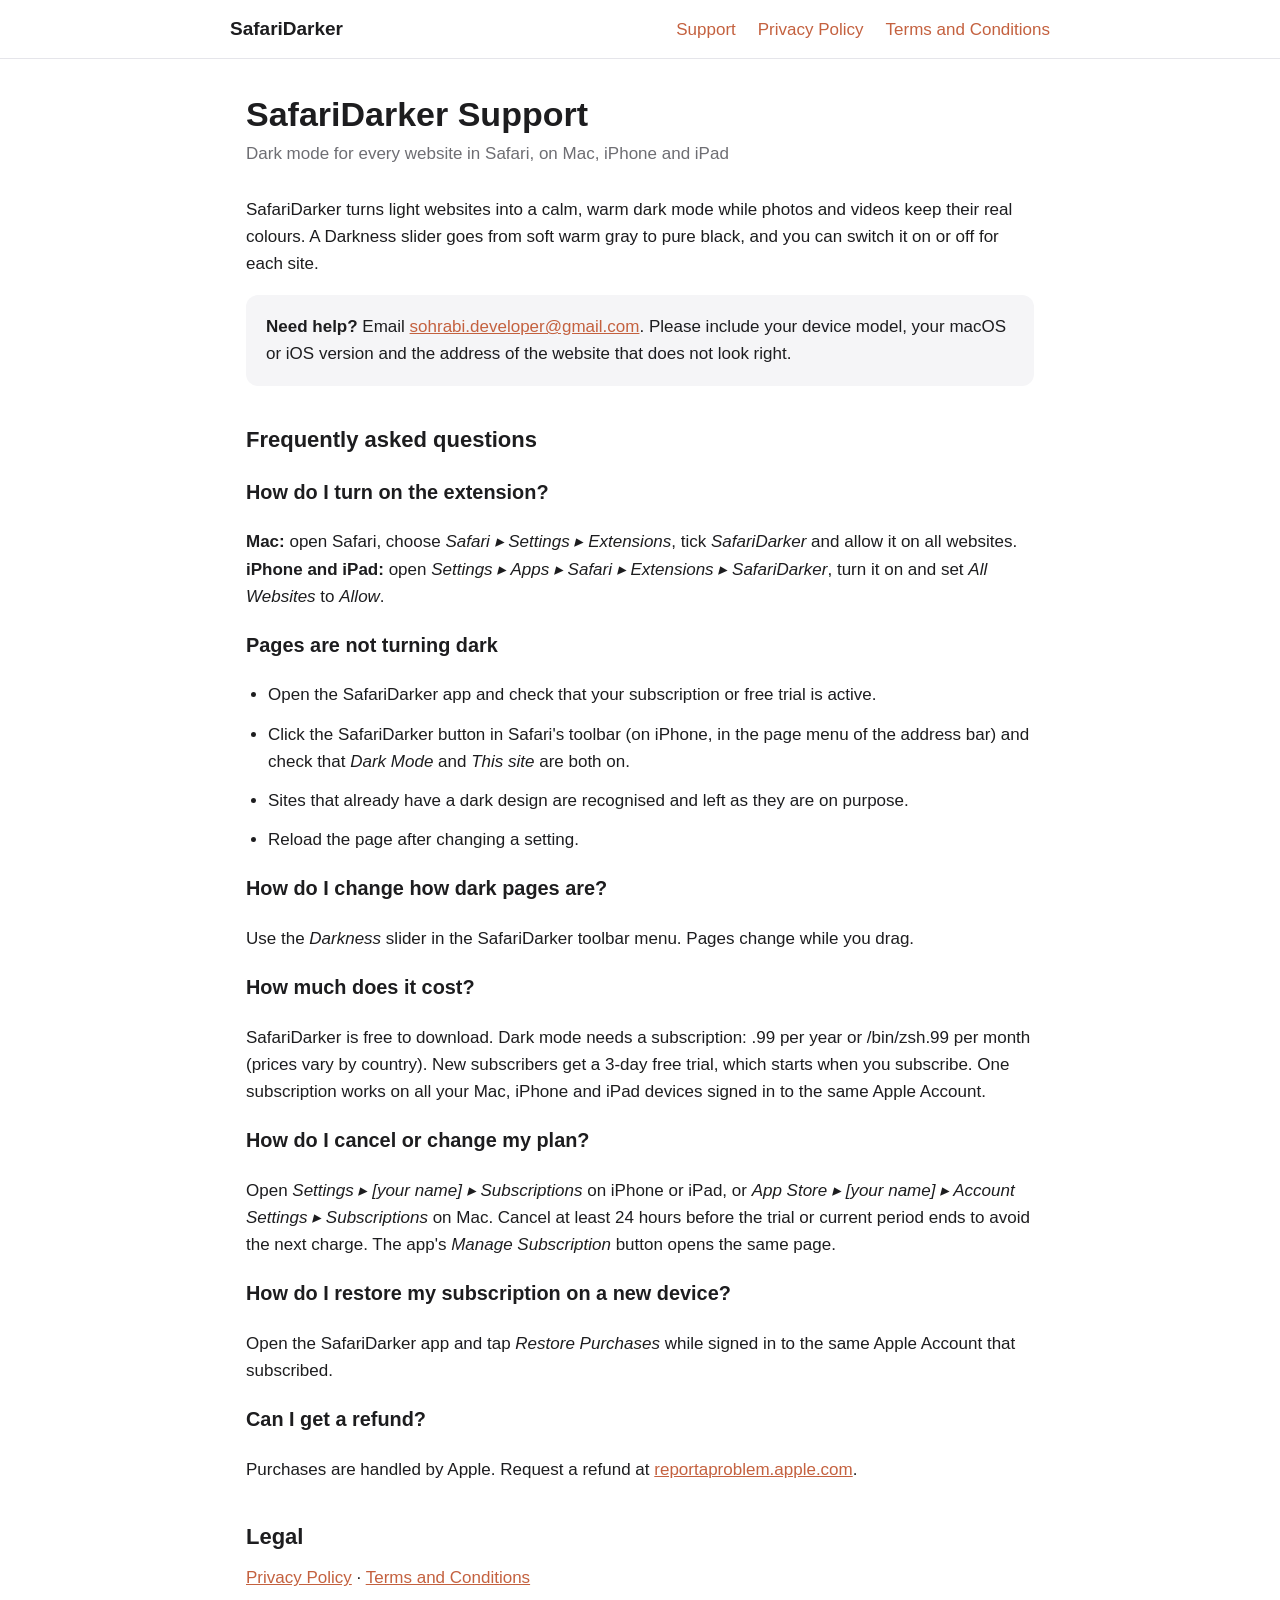
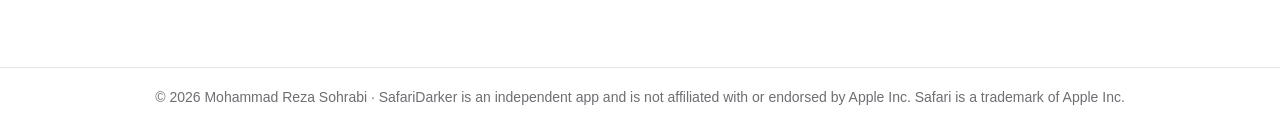
==== index.html @ 11037385 "SafariDarker support, privacy policy and terms pages Co-Authored-By: Claude Opus 5.5 (1M context) <n" ====
<!doctype html><html lang="en"><head><meta charset="utf-8"><meta name="viewport" content="width=device-width,initial-scale=1"><title>SafariDarker Support</title><link rel="stylesheet" href="style.css"></head><body>
<header><nav><a class="brand" href="./">SafariDarker</a><a href="./">Support</a><a href="privacy-policy.html">Privacy Policy</a><a href="terms-and-conditions.html">Terms and Conditions</a></nav></header>
<main>
<h1>SafariDarker Support</h1>
<p class="updated">Dark mode for every website in Safari, on Mac, iPhone and iPad</p>
<p>SafariDarker turns light websites into a calm, warm dark mode while photos and videos keep their real colours. A Darkness slider goes from soft warm gray to pure black, and you can switch it on or off for each site.</p>
<div class="card"><strong>Need help?</strong> Email <a href="mailto:sohrabi.developer@gmail.com">sohrabi.developer@gmail.com</a>. Please include your device model, your macOS or iOS version and the address of the website that does not look right.</div>

<h2>Frequently asked questions</h2>
<h3>How do I turn on the extension?</h3>
<p><strong>Mac:</strong> open Safari, choose <em>Safari ▸ Settings ▸ Extensions</em>, tick <em>SafariDarker</em> and allow it on all websites.<br><strong>iPhone and iPad:</strong> open <em>Settings ▸ Apps ▸ Safari ▸ Extensions ▸ SafariDarker</em>, turn it on and set <em>All Websites</em> to <em>Allow</em>.</p>
<h3>Pages are not turning dark</h3>
<ul>
<li>Open the SafariDarker app and check that your subscription or free trial is active.</li>
<li>Click the SafariDarker button in Safari's toolbar (on iPhone, in the page menu of the address bar) and check that <em>Dark Mode</em> and <em>This site</em> are both on.</li>
<li>Sites that already have a dark design are recognised and left as they are on purpose.</li>
<li>Reload the page after changing a setting.</li>
</ul>
<h3>How do I change how dark pages are?</h3>
<p>Use the <em>Darkness</em> slider in the SafariDarker toolbar menu. Pages change while you drag.</p>
<h3>How much does it cost?</h3>
<p>SafariDarker is free to download. Dark mode needs a subscription: .99 per year or /bin/zsh.99 per month (prices vary by country). New subscribers get a 3-day free trial, which starts when you subscribe. One subscription works on all your Mac, iPhone and iPad devices signed in to the same Apple Account.</p>
<h3>How do I cancel or change my plan?</h3>
<p>Open <em>Settings ▸ [your name] ▸ Subscriptions</em> on iPhone or iPad, or <em>App Store ▸ [your name] ▸ Account Settings ▸ Subscriptions</em> on Mac. Cancel at least 24 hours before the trial or current period ends to avoid the next charge. The app's <em>Manage Subscription</em> button opens the same page.</p>
<h3>How do I restore my subscription on a new device?</h3>
<p>Open the SafariDarker app and tap <em>Restore Purchases</em> while signed in to the same Apple Account that subscribed.</p>
<h3>Can I get a refund?</h3>
<p>Purchases are handled by Apple. Request a refund at <a href="https://reportaproblem.apple.com">reportaproblem.apple.com</a>.</p>

<h2>Legal</h2>
<p><a href="privacy-policy.html">Privacy Policy</a> · <a href="terms-and-conditions.html">Terms and Conditions</a></p>
</main>
<footer>© 2026 Mohammad Reza Sohrabi · SafariDarker is an independent app and is not affiliated with or endorsed by Apple Inc. Safari is a trademark of Apple Inc.</footer>
</body></html>
---- style.css ----
:root{--bg:#fff;--fg:#1d1d1f;--muted:#6e6e73;--accent:#c4613f;--rule:#e5e5ea;--card:#f5f5f7}
@media (prefers-color-scheme:dark){:root{--bg:#1f1e1c;--fg:#ece8e1;--muted:#a39e94;--accent:#e8906f;--rule:#3a3834;--card:#282725}}
*{box-sizing:border-box}
body{margin:0;background:var(--bg);color:var(--fg);font:17px/1.6 -apple-system,BlinkMacSystemFont,"Segoe UI",Roboto,Helvetica,Arial,sans-serif;-webkit-font-smoothing:antialiased}
header{border-bottom:1px solid var(--rule);padding:14px 16px}
header nav{max-width:820px;margin:0 auto;display:flex;gap:22px;align-items:center;flex-wrap:wrap}
header .brand{font-weight:700;font-size:19px;text-decoration:none;color:var(--fg);margin-right:auto}
header a{color:var(--accent);text-decoration:none}
main{max-width:820px;margin:0 auto;padding:36px 16px 64px}
h1{font-size:34px;line-height:1.15;margin:0 0 6px}
.updated{color:var(--muted);margin:0 0 28px}
h2{font-size:22px;margin:36px 0 10px}
p,li{margin:0 0 12px}
ol.terms{padding-left:0;list-style:none;counter-reset:s}
ol.terms>li{counter-increment:s;margin:26px 0}
ol.terms>li>h2{margin:0 0 8px}
ol.terms>li>h2::before{content:counter(s) ". "}
ul{padding-left:22px}
a{color:var(--accent)}
.card{background:var(--card);border-radius:12px;padding:18px 20px;margin:18px 0}
footer{border-top:1px solid var(--rule);color:var(--muted);font-size:14px;padding:18px 16px;text-align:center}
code{background:var(--card);padding:1px 6px;border-radius:5px;font-size:15px}
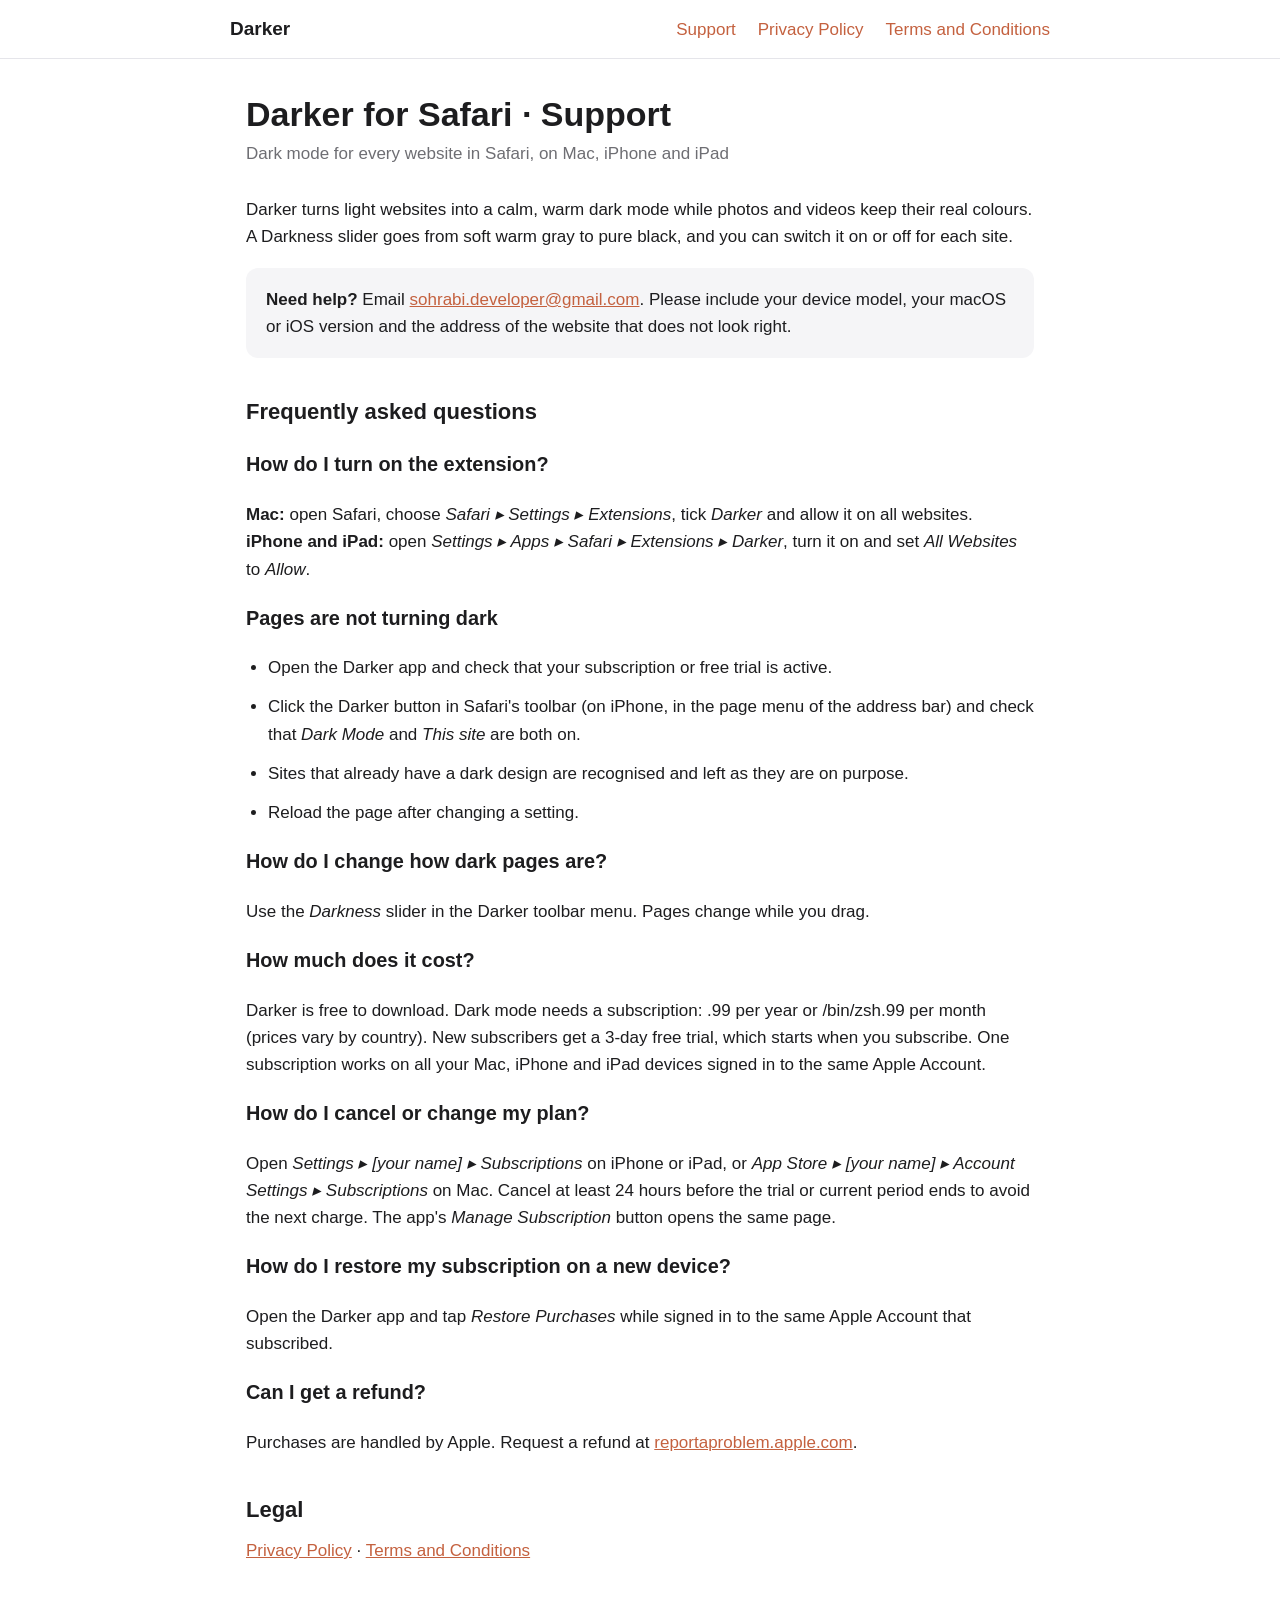
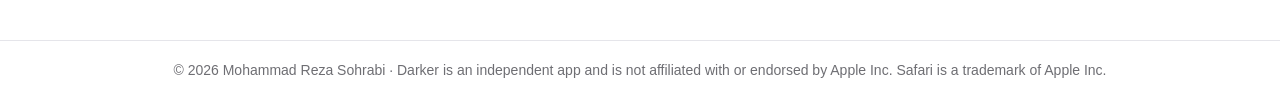
==== commit bc6eddb4: "Rename app to Darker Co-Authored-By: Claude Opus 5.5 (1M context) <noreply@anthropic.com>" ====
--- a/index.html
+++ b/index.html
@@ -1,34 +1,34 @@
-<!doctype html><html lang="en"><head><meta charset="utf-8"><meta name="viewport" content="width=device-width,initial-scale=1"><title>SafariDarker Support</title><link rel="stylesheet" href="style.css"></head><body>
-<header><nav><a class="brand" href="./">SafariDarker</a><a href="./">Support</a><a href="privacy-policy.html">Privacy Policy</a><a href="terms-and-conditions.html">Terms and Conditions</a></nav></header>
+<!doctype html><html lang="en"><head><meta charset="utf-8"><meta name="viewport" content="width=device-width,initial-scale=1"><title>Darker Support</title><link rel="stylesheet" href="style.css"></head><body>
+<header><nav><a class="brand" href="./">Darker</a><a href="./">Support</a><a href="privacy-policy.html">Privacy Policy</a><a href="terms-and-conditions.html">Terms and Conditions</a></nav></header>
 <main>
-<h1>SafariDarker Support</h1>
+<h1>Darker for Safari · Support</h1>
 <p class="updated">Dark mode for every website in Safari, on Mac, iPhone and iPad</p>
-<p>SafariDarker turns light websites into a calm, warm dark mode while photos and videos keep their real colours. A Darkness slider goes from soft warm gray to pure black, and you can switch it on or off for each site.</p>
+<p>Darker turns light websites into a calm, warm dark mode while photos and videos keep their real colours. A Darkness slider goes from soft warm gray to pure black, and you can switch it on or off for each site.</p>
 <div class="card"><strong>Need help?</strong> Email <a href="mailto:sohrabi.developer@gmail.com">sohrabi.developer@gmail.com</a>. Please include your device model, your macOS or iOS version and the address of the website that does not look right.</div>
 
 <h2>Frequently asked questions</h2>
 <h3>How do I turn on the extension?</h3>
-<p><strong>Mac:</strong> open Safari, choose <em>Safari ▸ Settings ▸ Extensions</em>, tick <em>SafariDarker</em> and allow it on all websites.<br><strong>iPhone and iPad:</strong> open <em>Settings ▸ Apps ▸ Safari ▸ Extensions ▸ SafariDarker</em>, turn it on and set <em>All Websites</em> to <em>Allow</em>.</p>
+<p><strong>Mac:</strong> open Safari, choose <em>Safari ▸ Settings ▸ Extensions</em>, tick <em>Darker</em> and allow it on all websites.<br><strong>iPhone and iPad:</strong> open <em>Settings ▸ Apps ▸ Safari ▸ Extensions ▸ Darker</em>, turn it on and set <em>All Websites</em> to <em>Allow</em>.</p>
 <h3>Pages are not turning dark</h3>
 <ul>
-<li>Open the SafariDarker app and check that your subscription or free trial is active.</li>
-<li>Click the SafariDarker button in Safari's toolbar (on iPhone, in the page menu of the address bar) and check that <em>Dark Mode</em> and <em>This site</em> are both on.</li>
+<li>Open the Darker app and check that your subscription or free trial is active.</li>
+<li>Click the Darker button in Safari's toolbar (on iPhone, in the page menu of the address bar) and check that <em>Dark Mode</em> and <em>This site</em> are both on.</li>
 <li>Sites that already have a dark design are recognised and left as they are on purpose.</li>
 <li>Reload the page after changing a setting.</li>
 </ul>
 <h3>How do I change how dark pages are?</h3>
-<p>Use the <em>Darkness</em> slider in the SafariDarker toolbar menu. Pages change while you drag.</p>
+<p>Use the <em>Darkness</em> slider in the Darker toolbar menu. Pages change while you drag.</p>
 <h3>How much does it cost?</h3>
-<p>SafariDarker is free to download. Dark mode needs a subscription: .99 per year or /bin/zsh.99 per month (prices vary by country). New subscribers get a 3-day free trial, which starts when you subscribe. One subscription works on all your Mac, iPhone and iPad devices signed in to the same Apple Account.</p>
+<p>Darker is free to download. Dark mode needs a subscription: .99 per year or /bin/zsh.99 per month (prices vary by country). New subscribers get a 3-day free trial, which starts when you subscribe. One subscription works on all your Mac, iPhone and iPad devices signed in to the same Apple Account.</p>
 <h3>How do I cancel or change my plan?</h3>
 <p>Open <em>Settings ▸ [your name] ▸ Subscriptions</em> on iPhone or iPad, or <em>App Store ▸ [your name] ▸ Account Settings ▸ Subscriptions</em> on Mac. Cancel at least 24 hours before the trial or current period ends to avoid the next charge. The app's <em>Manage Subscription</em> button opens the same page.</p>
 <h3>How do I restore my subscription on a new device?</h3>
-<p>Open the SafariDarker app and tap <em>Restore Purchases</em> while signed in to the same Apple Account that subscribed.</p>
+<p>Open the Darker app and tap <em>Restore Purchases</em> while signed in to the same Apple Account that subscribed.</p>
 <h3>Can I get a refund?</h3>
 <p>Purchases are handled by Apple. Request a refund at <a href="https://reportaproblem.apple.com">reportaproblem.apple.com</a>.</p>
 
 <h2>Legal</h2>
 <p><a href="privacy-policy.html">Privacy Policy</a> · <a href="terms-and-conditions.html">Terms and Conditions</a></p>
 </main>
-<footer>© 2026 Mohammad Reza Sohrabi · SafariDarker is an independent app and is not affiliated with or endorsed by Apple Inc. Safari is a trademark of Apple Inc.</footer>
+<footer>© 2026 Mohammad Reza Sohrabi · Darker is an independent app and is not affiliated with or endorsed by Apple Inc. Safari is a trademark of Apple Inc.</footer>
 </body></html>
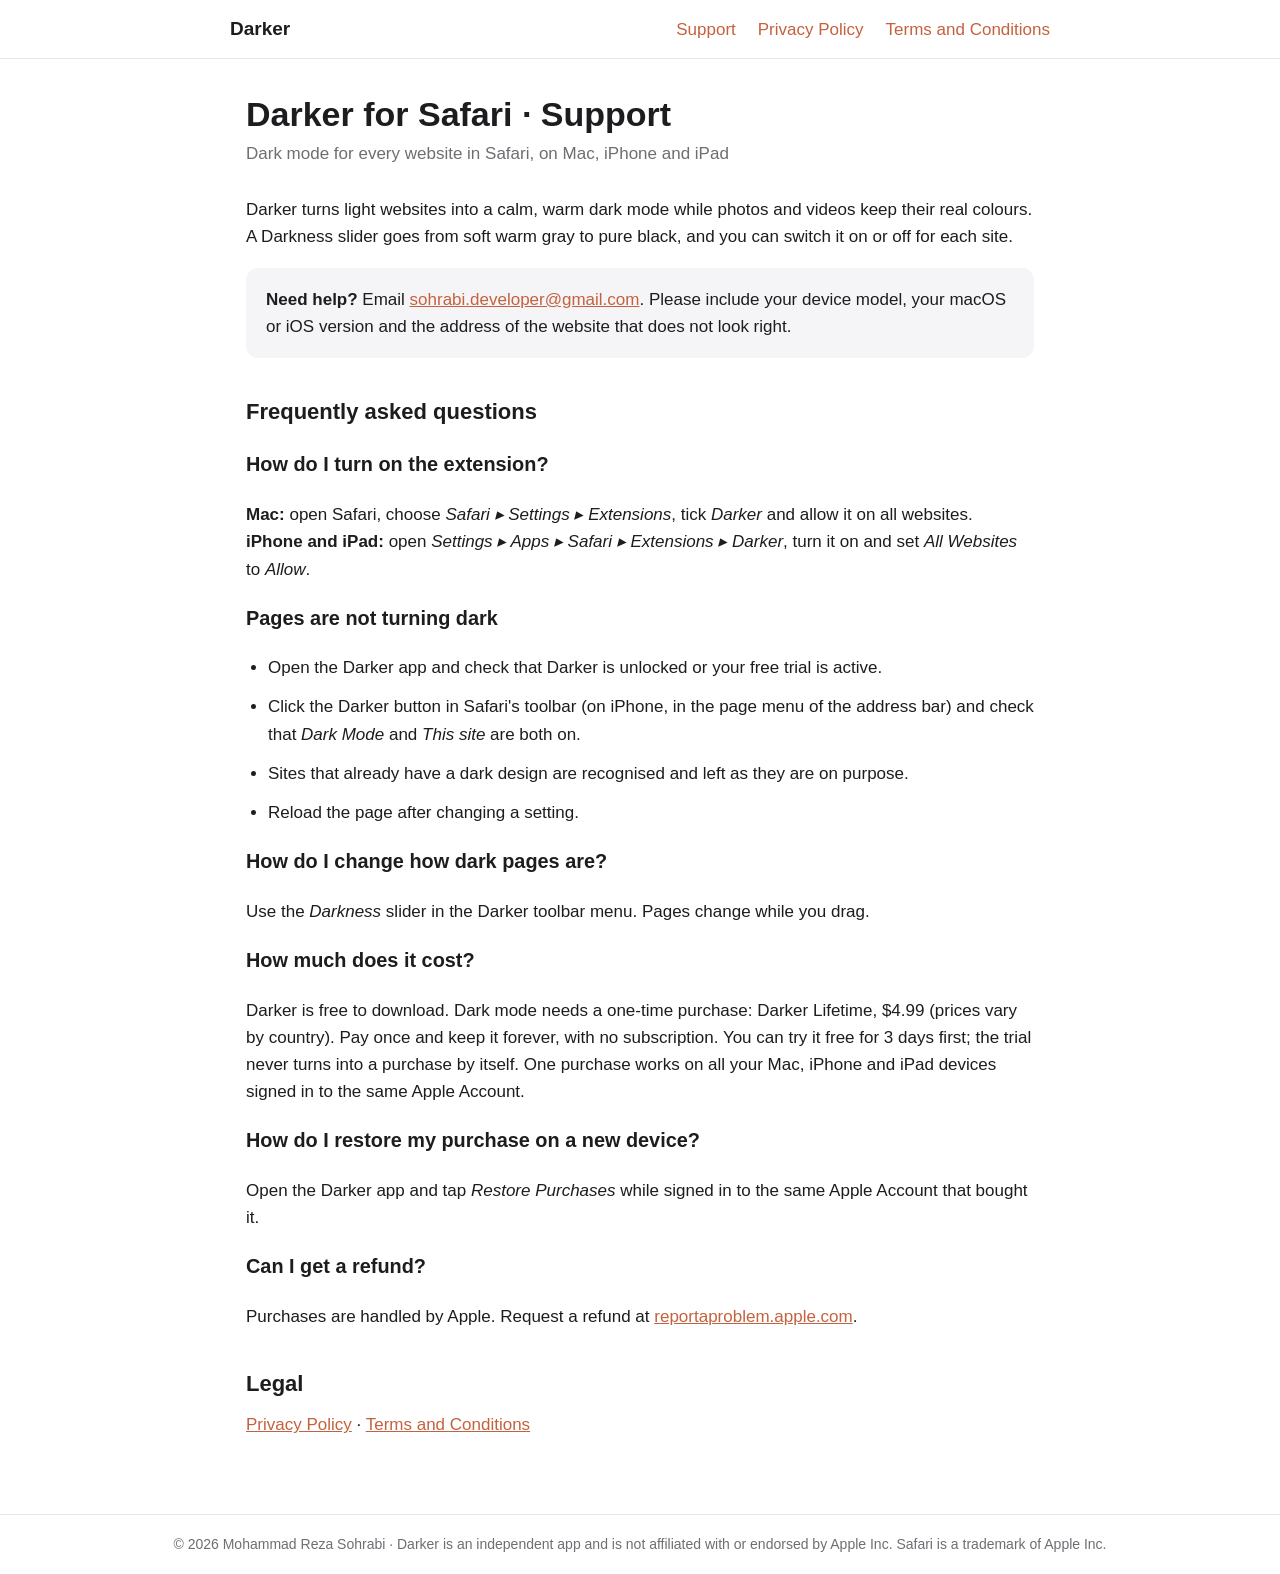
==== commit 2f59b25b: "One-time purchase instead of subscription Co-Authored-By: Claude Opus 5.5 (1M context) <noreply@anth" ====
--- a/index.html
+++ b/index.html
@@ -11,7 +11,7 @@
 <p><strong>Mac:</strong> open Safari, choose <em>Safari ▸ Settings ▸ Extensions</em>, tick <em>Darker</em> and allow it on all websites.<br><strong>iPhone and iPad:</strong> open <em>Settings ▸ Apps ▸ Safari ▸ Extensions ▸ Darker</em>, turn it on and set <em>All Websites</em> to <em>Allow</em>.</p>
 <h3>Pages are not turning dark</h3>
 <ul>
-<li>Open the Darker app and check that your subscription or free trial is active.</li>
+<li>Open the Darker app and check that Darker is unlocked or your free trial is active.</li>
 <li>Click the Darker button in Safari's toolbar (on iPhone, in the page menu of the address bar) and check that <em>Dark Mode</em> and <em>This site</em> are both on.</li>
 <li>Sites that already have a dark design are recognised and left as they are on purpose.</li>
 <li>Reload the page after changing a setting.</li>
@@ -19,11 +19,9 @@
 <h3>How do I change how dark pages are?</h3>
 <p>Use the <em>Darkness</em> slider in the Darker toolbar menu. Pages change while you drag.</p>
 <h3>How much does it cost?</h3>
-<p>Darker is free to download. Dark mode needs a subscription: .99 per year or /bin/zsh.99 per month (prices vary by country). New subscribers get a 3-day free trial, which starts when you subscribe. One subscription works on all your Mac, iPhone and iPad devices signed in to the same Apple Account.</p>
-<h3>How do I cancel or change my plan?</h3>
-<p>Open <em>Settings ▸ [your name] ▸ Subscriptions</em> on iPhone or iPad, or <em>App Store ▸ [your name] ▸ Account Settings ▸ Subscriptions</em> on Mac. Cancel at least 24 hours before the trial or current period ends to avoid the next charge. The app's <em>Manage Subscription</em> button opens the same page.</p>
-<h3>How do I restore my subscription on a new device?</h3>
-<p>Open the Darker app and tap <em>Restore Purchases</em> while signed in to the same Apple Account that subscribed.</p>
+<p>Darker is free to download. Dark mode needs a one-time purchase: Darker Lifetime, $4.99 (prices vary by country). Pay once and keep it forever, with no subscription. You can try it free for 3 days first; the trial never turns into a purchase by itself. One purchase works on all your Mac, iPhone and iPad devices signed in to the same Apple Account.</p>
+<h3>How do I restore my purchase on a new device?</h3>
+<p>Open the Darker app and tap <em>Restore Purchases</em> while signed in to the same Apple Account that bought it.</p>
 <h3>Can I get a refund?</h3>
 <p>Purchases are handled by Apple. Request a refund at <a href="https://reportaproblem.apple.com">reportaproblem.apple.com</a>.</p>
 
